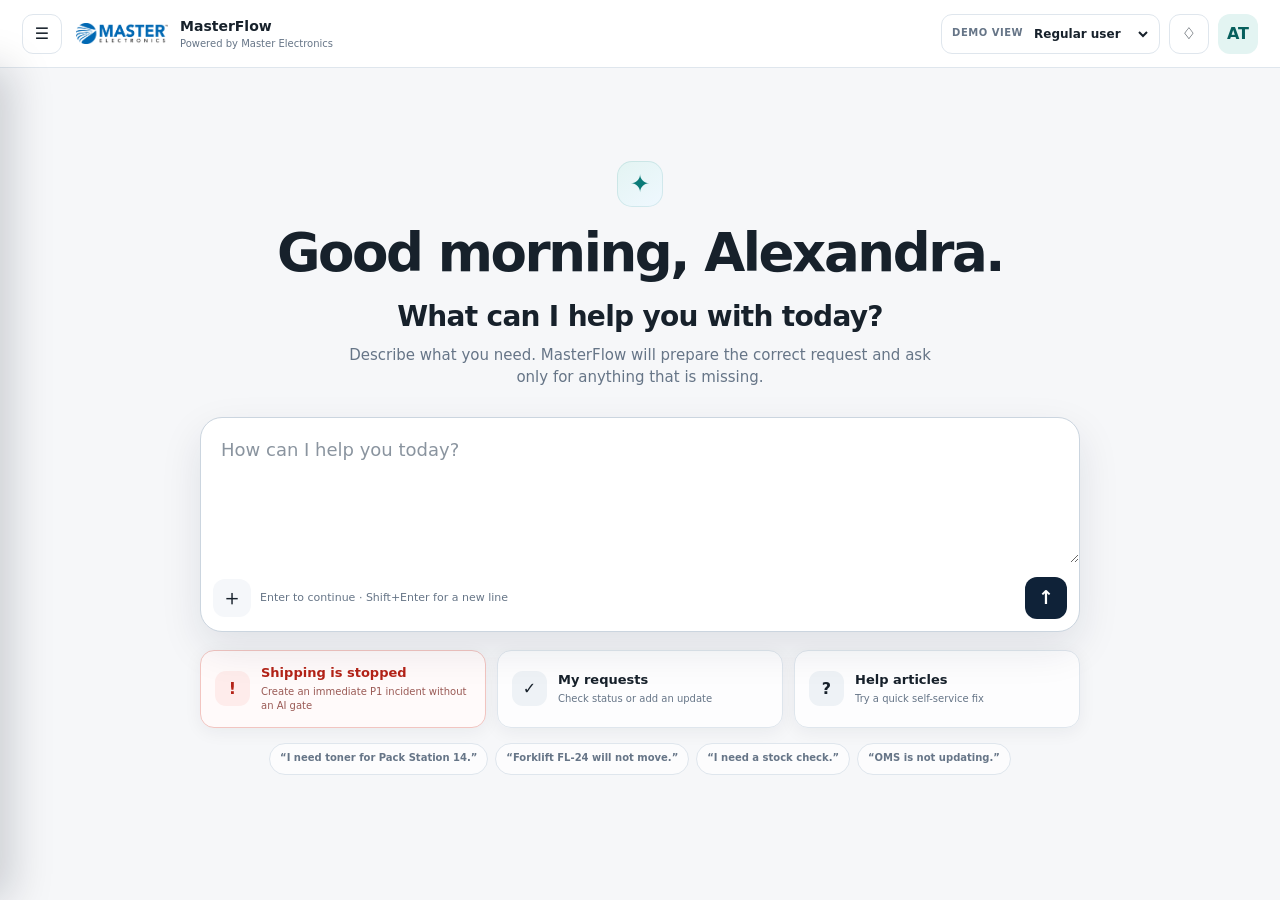
==== index.html @ 6916e642 "upload full project" ====
<!doctype html>
<html lang="en">
<head>
  <meta charset="utf-8">
  <meta name="viewport" content="width=device-width, initial-scale=1">
  <meta name="description" content="MasterFlow prototype: simple AI-assisted internal request intake and operational work routing.">
  <title>MasterFlow - Home</title>
  <link rel="stylesheet" href="assets/css/styles.css">
</head>
<body class="page-home" data-page="home">
  <div class="content-shell">
    <main>
      <section class="home-stage" aria-labelledby="homeTitle">
        <div class="home-symbol" aria-hidden="true">✦</div>
        <h1 id="homeTitle">Good morning, Alexandra.</h1>
<h2 class="home-question">What can I help you with today?</h2>
<p>Describe what you need. MasterFlow will prepare the correct request and ask only for anything that is missing.</p>

        <div class="request-composer" id="requestComposer">
          <textarea id="askInput" rows="3" aria-label="Describe what you need" placeholder="How can I help you today?"></textarea>
          <div class="composer-footer">
            <div class="composer-left">
              <button class="attach-button" id="attachButton" type="button" aria-label="Add an attachment" title="Add an attachment">＋</button>
              <span class="composer-hint">Enter to continue · Shift+Enter for a new line</span>
            </div>
            <div class="composer-right">
              <button class="send-button" id="askButton" type="button" aria-label="Continue to Smart Request" title="Continue">↑</button>
            </div>
          </div>
          <div class="request-suggestions" id="requestSuggestions" aria-live="polite"></div>
        </div>
        <section class="chat-panel" id="chatPanel" aria-live="polite">
          <div class="chat-panel-header">
            <strong>MasterFlow Assistant</strong>
            <span class="chat-status">● Ready</span>
          </div>

          <div class="chat-body" id="chatBody"></div>
        </section>
        <div class="home-shortcuts" aria-label="Quick actions">
          <button class="home-shortcut critical" id="criticalHomeButton" type="button">
            <span class="shortcut-icon">!</span>
            <span><strong>Shipping is stopped</strong><small>Create an immediate P1 incident without an AI gate</small></span>
          </button>
          <a class="home-shortcut" href="my-tickets.html">
            <span class="shortcut-icon">✓</span>
            <span><strong>My requests</strong><small>Check status or add an update</small></span>
          </a>
          <a class="home-shortcut" href="help-articles.html">
            <span class="shortcut-icon">?</span>
            <span><strong>Help articles</strong><small>Try a quick self-service fix</small></span>
          </a>
        </div>

        <div class="prompt-examples" aria-label="Example requests">
          <button type="button" data-example="I need ink for the Zebra printer at Pack Station 14">
            “I need toner for Pack Station 14.”
          </button>
        
          <button type="button" data-example="Forklift FL-24 will not move near Receiving Door 5">
            “Forklift FL-24 will not move.”
          </button>
        
          <button type="button" data-example="Please stock check part 2888-2 for date codes in Phoenix">
            “I need a stock check.”
          </button>
        
          <button type="button" data-example="OMS is not refreshing the order hold status">
            “OMS is not updating.”
          </button>
        </div>
      </section>
    </main>
  </div>

  <script src="assets/js/store.js" defer></script>
  <script src="assets/js/layout.js" defer></script>
  <script src="assets/js/templates.js" defer></script>
  <script src="assets/js/request-engine.js" defer></script>
<script src="assets/js/pages/home.js" defer></script>
</body>
</html>
---- assets/css/styles.css ----
:root {
  --navy: #0f2238;
  --navy-2: #172f4b;
  --ink: #17212b;
  --muted: #667587;
  --muted-2: #8a97a5;
  --line: #dfe6ed;
  --line-strong: #cbd5df;
  --surface: #ffffff;
  --surface-2: #f5f7fa;
  --surface-3: #eef2f6;
  --teal: #0b7b78;
  --teal-dark: #075f5d;
  --teal-soft: #e3f4f2;
  --blue: #2367c9;
  --blue-soft: #eaf2ff;
  --amber: #9a5a00;
  --amber-soft: #fff3db;
  --red: #b42318;
  --red-dark: #8e1c14;
  --red-soft: #feeceb;
  --green: #237a3c;
  --green-soft: #eaf7ed;
  --purple: #6941c6;
  --purple-soft: #f1ecff;
  --shadow-sm: 0 4px 18px rgba(15, 34, 56, 0.06);
  --shadow: 0 16px 42px rgba(15, 34, 56, 0.10);
  --radius-sm: 10px;
  --radius: 16px;
  --radius-lg: 24px;
  --topbar-height: 68px;
  --sidebar-width: 264px;
}

* { box-sizing: border-box; }
html { scroll-behavior: smooth; }
body {
  margin: 0;
  min-height: 100vh;
  background: var(--surface-2);
  color: var(--ink);
  font-family: Inter, ui-sans-serif, system-ui, -apple-system, BlinkMacSystemFont, "Segoe UI", sans-serif;
  line-height: 1.45;
}
button, input, select, textarea { font: inherit; }
button { cursor: pointer; }
a { color: inherit; }
button:focus-visible,
input:focus-visible,
select:focus-visible,
textarea:focus-visible,
a:focus-visible {
  outline: 3px solid rgba(35, 103, 201, 0.28);
  outline-offset: 2px;
}
[hidden] { display: none !important; }

/* Top navigation */
.topbar {
  position: fixed;
  inset: 0 0 auto 0;
  z-index: 60;
  height: var(--topbar-height);
  display: flex;
  align-items: center;
  justify-content: space-between;
  gap: 18px;
  padding: 0 22px;
  background: rgba(255, 255, 255, 0.94);
  border-bottom: 1px solid var(--line);
  backdrop-filter: blur(12px);
}
.topbar-left,
.topbar-right,
.brand-lockup,
.page-context {
  display: flex;
  align-items: center;
}
.topbar-left { gap: 14px; min-width: 0; }
.topbar-right { gap: 9px; }
.menu-button,
.icon-button,
.close-button {
  display: inline-grid;
  place-items: center;
  border: 1px solid var(--line);
  background: var(--surface);
  color: var(--ink);
  border-radius: 11px;
}
.menu-button,
.icon-button { width: 40px; height: 40px; }
.menu-button:hover,
.icon-button:hover { background: var(--surface-2); }
.brand-lockup {
  gap: 12px;
  text-decoration: none;
  min-width: 0;
}
.brand-mark {
  width: 92px;
  height: 44px;
  display: flex;
  align-items: center;
  justify-content: flex-start;
  overflow: visible;
  background: transparent;
  border-radius: 0;
  flex: 0 0 auto;
}

.brand-mark img {
  width: 92px;
  height: 44px;
  object-fit: contain;
  object-position: left center;
  display: block;
}
.brand-copy strong,
.brand-copy small { display: block; }
.brand-copy strong { font-size: 14px; white-space: nowrap; }
.brand-copy small { margin-top: 1px; color: var(--muted); font-size: 10px; }
.page-context { gap: 12px; min-width: 0; }
.page-context::before {
  content: "";
  width: 1px;
  height: 32px;
  background: var(--line);
}
.page-context-text { min-width: 0; }
.page-context h1,
.page-context p { margin: 0; }
.page-context h1 { font-size: 16px; letter-spacing: -0.02em; }
.page-context p {
  max-width: 520px;
  margin-top: 1px;
  overflow: hidden;
  color: var(--muted);
  font-size: 11px;
  text-overflow: ellipsis;
  white-space: nowrap;
}
.role-control {
  display: flex;
  align-items: center;
  gap: 7px;
  min-height: 40px;
  padding: 5px 8px 5px 10px;
  border: 1px solid var(--line);
  border-radius: 11px;
  background: #fff;
}
.role-control span {
  color: var(--muted);
  font-size: 10px;
  font-weight: 800;
  text-transform: uppercase;
  letter-spacing: 0.05em;
}
.role-control select {
  max-width: 165px;
  border: 0;
  outline: 0;
  background: transparent;
  color: var(--ink);
  font-size: 12px;
  font-weight: 800;
}
.avatar {
  width: 40px;
  height: 40px;
  display: grid;
  place-items: center;
  border-radius: 12px;
  background: var(--teal-soft);
  color: var(--teal-dark);
  font-weight: 900;
}

/* Sidebar */
.sidebar {
  position: fixed;
  z-index: 70;
  top: var(--topbar-height);
  bottom: 0;
  left: 0;
  width: var(--sidebar-width);
  display: flex;
  flex-direction: column;
  gap: 18px;
  padding: 18px 14px;
  overflow-y: auto;
  transform: translateX(-102%);
  transition: transform 180ms ease;
  background: linear-gradient(180deg, var(--navy) 0%, #0a1827 100%);
  color: #fff;
  box-shadow: 16px 0 40px rgba(5, 17, 31, 0.18);
}
.sidebar.open { transform: translateX(0); }
.sidebar-scrim {
  position: fixed;
  z-index: 65;
  inset: var(--topbar-height) 0 0 0;
  opacity: 0;
  visibility: hidden;
  transition: opacity 180ms ease, visibility 180ms ease;
  background: rgba(5, 17, 31, 0.42);
}
.sidebar-scrim.open { opacity: 1; visibility: visible; }
.nav-group { display: grid; gap: 5px; }
.nav-label {
  padding: 0 10px 5px;
  color: #8da5bc;
  font-size: 10px;
  font-weight: 850;
  letter-spacing: 0.11em;
  text-transform: uppercase;
}
.nav-link,
.sidebar-action {
  width: 100%;
  min-height: 42px;
  display: flex;
  align-items: center;
  gap: 10px;
  padding: 9px 10px;
  border: 0;
  border-radius: 10px;
  background: transparent;
  color: #cbd6e1;
  text-align: left;
  text-decoration: none;
  font-weight: 720;
}
.nav-link:hover,
.sidebar-action:hover { background: rgba(255, 255, 255, 0.08); color: #fff; }
.nav-link.active { background: rgba(255, 255, 255, 0.14); color: #fff; }
.nav-icon { width: 22px; display: inline-grid; place-items: center; font-size: 16px; }
.nav-badge {
  margin-left: auto;
  min-width: 22px;
  padding: 2px 7px;
  border-radius: 999px;
  background: rgba(255, 255, 255, 0.13);
  color: #fff;
  font-size: 10px;
  font-weight: 900;
  text-align: center;
}
.sidebar-bottom { margin-top: auto; display: grid; gap: 10px; }
.system-status {
  padding: 12px;
  border: 1px solid rgba(255, 255, 255, 0.12);
  border-radius: 12px;
  background: rgba(255, 255, 255, 0.07);
}
.system-status small { color: #b9c7d5; }
.status-row { display: flex; align-items: center; gap: 8px; margin-top: 6px; font-size: 12px; font-weight: 780; }
.status-dot {
  width: 8px;
  height: 8px;
  border-radius: 50%;
  background: #67d98d;
  box-shadow: 0 0 0 4px rgba(103, 217, 141, 0.12);
}
.sidebar-critical {
  border: 1px solid rgba(255, 255, 255, 0.22);
  background: rgba(255, 255, 255, 0.10);
  color: #fff;
}
.sidebar-critical:hover { background: #fff; color: var(--red); }
.reset-demo { color: #b9c7d5; font-size: 12px; }

/* Main layout */
.content-shell {
  min-height: 100vh;
  padding-top: var(--topbar-height);
  transition: margin-left 180ms ease;
}
main {
  width: min(1500px, 100%);
  margin: 0 auto;
  padding: 28px 30px 54px;
}
body.page-home { background: #f6f7f9; }
body.page-home .page-context { display: none; }
body.page-home main {
  width: 100%;
  min-height: calc(100vh - var(--topbar-height));
  display: grid;
  place-items: center;
  padding: 48px 24px 80px;
}

/* Home */
.home-stage {
  width: min(880px, 100%);
  margin: 0 auto;
  text-align: center;
}
.home-symbol {
  width: 46px;
  height: 46px;
  display: grid;
  place-items: center;
  margin: 0 auto 18px;
  border-radius: 15px;
  background: linear-gradient(145deg, var(--teal-soft), #eff8ff);
  color: var(--teal);
  font-size: 24px;
  box-shadow: inset 0 0 0 1px rgba(11, 123, 120, 0.12);
}
.home-stage > h1 {
  margin: 0;
  font-size: clamp(34px, 5vw, 53px);
  line-height: 1.06;
  letter-spacing: -0.045em;
}
.home-stage > p {
  max-width: 610px;
  margin: 12px auto 28px;
  color: var(--muted);
  font-size: 15px;
}
.home-question {
  margin: 18px 0 0;
  color: var(--ink);
  font-size: clamp(21px, 2.4vw, 28px);
  line-height: 1.2;
  letter-spacing: -0.025em;
}
.request-composer {
  overflow: hidden;
  border: 1px solid var(--line-strong);
  border-radius: 22px;
  background: #fff;
  box-shadow: var(--shadow);
  text-align: left;
}
.request-composer textarea {
  width: 100%;
  min-height: 145px;
  padding: 19px 20px 8px;
  resize: vertical;
  border: 0;
  outline: 0;
  background: transparent;
  color: var(--ink);
  font-size: 18px;
}
.request-composer textarea::placeholder { color: #8a949f; }
.composer-footer {
  display: flex;
  align-items: center;
  justify-content: space-between;
  gap: 14px;
  padding: 8px 12px 12px;
}
.composer-left,
.composer-right { display: flex; align-items: center; gap: 9px; }
.composer-hint { color: var(--muted); font-size: 11px; }
.attach-button,
.send-button {
  display: inline-grid;
  place-items: center;
  border: 0;
  border-radius: 12px;
}
.attach-button {
  width: 38px;
  height: 38px;
  background: var(--surface-2);
  color: var(--ink);
  font-size: 22px;
}
.send-button {
  width: 42px;
  height: 42px;
  background: var(--navy);
  color: #fff;
  font-size: 19px;
  font-weight: 900;
}
.send-button:hover { background: var(--navy-2); }
.home-shortcuts {
  display: grid;
  grid-template-columns: repeat(3, minmax(0, 1fr));
  gap: 11px;
  margin-top: 18px;
}
.home-shortcut {
  display: flex;
  align-items: center;
  gap: 11px;
  padding: 13px 14px;
  border: 1px solid var(--line);
  border-radius: 14px;
  background: rgba(255, 255, 255, 0.80);
  color: var(--ink);
  text-align: left;
  text-decoration: none;
  box-shadow: var(--shadow-sm);
}
.home-shortcut:hover { transform: translateY(-1px); border-color: var(--line-strong); background: #fff; }
.home-shortcut.critical { border-color: #f2c5c1; background: #fffafa; color: var(--red); }
.shortcut-icon {
  flex: 0 0 auto;
  width: 35px;
  height: 35px;
  display: grid;
  place-items: center;
  border-radius: 11px;
  background: var(--surface-3);
  font-weight: 900;
}
.home-shortcut.critical .shortcut-icon { background: var(--red-soft); }
.home-shortcut strong,
.home-shortcut small { display: block; }
.home-shortcut strong { font-size: 13px; }
.home-shortcut small { margin-top: 2px; color: var(--muted); font-size: 10px; }
.home-shortcut.critical small { color: #9a5a55; }

/* Chat */
.chat-panel {
  display: none;
  margin-top: 22px;
  overflow: hidden;
  border: 1px solid var(--line);
  border-radius: var(--radius);
  background: #fff;
  box-shadow: var(--shadow-sm);
  text-align: left;
}
.chat-panel.open { display: block; }
.chat-head {
  display: flex;
  align-items: center;
  justify-content: space-between;
  padding: 13px 16px;
  border-bottom: 1px solid var(--line);
  background: #fbfcfd;
}
.chat-head strong { font-size: 13px; }
.chat-status { color: var(--green); font-size: 11px; font-weight: 800; }
.chat-body { display: grid; gap: 11px; padding: 16px; }
.bubble {
  max-width: 92%;
  padding: 12px 14px;
  border-radius: 14px;
  font-size: 13px;
}
.bubble.user { justify-self: end; background: var(--navy); color: #fff; border-bottom-right-radius: 5px; }
.bubble.ai { justify-self: start; background: var(--surface-2); color: var(--ink); border-bottom-left-radius: 5px; }
.bubble.ai strong { display: block; margin-bottom: 4px; }
.ai-summary {
  display: grid;
  grid-template-columns: repeat(4, minmax(0, 1fr));
  gap: 7px;
  margin-top: 10px;
}
.summary-cell {
  padding: 9px;
  border: 1px solid var(--line);
  border-radius: 10px;
  background: #fff;
}
.summary-cell small,
.summary-cell b { display: block; }
.summary-cell small { color: var(--muted); font-size: 9px; text-transform: uppercase; letter-spacing: 0.05em; }
.summary-cell b { margin-top: 3px; font-size: 11px; }
.context-fields {
  display: grid;
  grid-template-columns: repeat(2, minmax(0, 1fr));
  gap: 10px;
  margin-top: 10px;
}
.chat-actions { display: flex; flex-wrap: wrap; gap: 8px; margin-top: 11px; }
.ticket-confirmation {
  padding: 13px;
  border: 1px solid #bfe2c7;
  border-radius: 12px;
  background: var(--green-soft);
  color: #1c6531;
}
.ticket-confirmation a { color: #145b2a; font-weight: 850; }

/* Generic workspace components */
.page-heading {
  display: flex;
  align-items: flex-start;
  justify-content: space-between;
  gap: 18px;
  margin-bottom: 18px;
}
.page-heading h1,
.page-heading p { margin: 0; }
.page-heading h1 { font-size: 29px; letter-spacing: -0.035em; }
.page-heading p { max-width: 760px; margin-top: 5px; color: var(--muted); }
.page-actions { display: flex; flex-wrap: wrap; gap: 8px; }
.grid { display: grid; gap: 18px; }
.grid-2 { grid-template-columns: minmax(0, 1.55fr) minmax(300px, 0.75fr); }
.grid-3 { grid-template-columns: repeat(3, minmax(0, 1fr)); }
.grid-4 { grid-template-columns: repeat(4, minmax(0, 1fr)); }
.mt-12 { margin-top: 12px; }
.mt-18 { margin-top: 18px; }
.mt-24 { margin-top: 24px; }
.card {
  overflow: hidden;
  border: 1px solid var(--line);
  border-radius: var(--radius);
  background: var(--surface);
  box-shadow: var(--shadow-sm);
}
.card-header {
  display: flex;
  align-items: flex-start;
  justify-content: space-between;
  gap: 14px;
  padding: 18px 20px 14px;
}
.card-header h2,
.card-header h3,
.card-header p { margin: 0; }
.card-header h2 { font-size: 18px; letter-spacing: -0.02em; }
.card-header h3 { font-size: 15px; }
.card-header p { margin-top: 4px; color: var(--muted); font-size: 12px; }
.card-body { padding: 0 20px 20px; }
.card-footer { padding: 14px 20px; border-top: 1px solid var(--line); background: #fbfcfd; }
.divider { height: 1px; background: var(--line); }
.kpi-grid { display: grid; grid-template-columns: repeat(4, minmax(0, 1fr)); gap: 14px; }
.kpi {
  padding: 17px;
  border: 1px solid var(--line);
  border-radius: 15px;
  background: #fff;
  box-shadow: 0 3px 14px rgba(15, 34, 56, 0.04);
}
.kpi-label { color: var(--muted); font-size: 11px; font-weight: 780; }
.kpi-value { margin-top: 4px; font-size: 28px; font-weight: 920; letter-spacing: -0.04em; }
.kpi-meta { margin-top: 4px; color: var(--muted); font-size: 11px; }
.kpi-meta.good { color: var(--green); }
.kpi-meta.warn { color: var(--amber); }
.kpi-meta.danger { color: var(--red); }

.toolbar {
  display: flex;
  align-items: center;
  justify-content: space-between;
  flex-wrap: wrap;
  gap: 10px;
  margin-bottom: 14px;
}
.toolbar-left,
.toolbar-right { display: flex; align-items: center; flex-wrap: wrap; gap: 8px; }
.control,
.input,
.select,
.textarea {
  width: 100%;
  border: 1px solid var(--line-strong);
  border-radius: 10px;
  background: #fff;
  color: var(--ink);
}
.control,
.input,
.select { min-height: 40px; padding: 8px 11px; }
.textarea { min-height: 88px; padding: 10px 11px; resize: vertical; }
.search-control { width: min(310px, 100%); }
.field { display: grid; gap: 5px; }
.field label { color: #415163; font-size: 11px; font-weight: 800; }
.field small { color: var(--muted); font-size: 10px; }
.field-row { display: grid; grid-template-columns: repeat(2, minmax(0, 1fr)); gap: 12px; }
.field-row-3 { display: grid; grid-template-columns: repeat(3, minmax(0, 1fr)); gap: 12px; }

.btn {
  display: inline-flex;
  align-items: center;
  justify-content: center;
  gap: 7px;
  min-height: 40px;
  padding: 9px 14px;
  border: 0;
  border-radius: 10px;
  font-weight: 830;
  text-decoration: none;
  transition: transform 100ms ease, background 100ms ease, border-color 100ms ease;
}
.btn:hover { transform: translateY(-1px); }
.btn:disabled { opacity: 0.55; cursor: not-allowed; transform: none; }
.btn-primary { background: var(--teal); color: #fff; }
.btn-primary:hover { background: var(--teal-dark); }
.btn-secondary { border: 1px solid var(--line); background: #fff; color: var(--ink); }
.btn-secondary:hover { border-color: var(--line-strong); background: #fbfcfd; }
.btn-danger { background: var(--red); color: #fff; }
.btn-danger:hover { background: var(--red-dark); }
.btn-soft { background: var(--teal-soft); color: var(--teal-dark); }
.btn-ghost { background: transparent; color: var(--blue); }
.btn-sm { min-height: 34px; padding: 7px 10px; border-radius: 9px; font-size: 12px; }
.link-button {
  padding: 0;
  border: 0;
  background: transparent;
  color: var(--blue);
  font-weight: 850;
  text-align: left;
}
.link-button:hover { text-decoration: underline; }

.badge {
  display: inline-flex;
  align-items: center;
  gap: 5px;
  padding: 5px 8px;
  border-radius: 999px;
  font-size: 10px;
  font-weight: 900;
  white-space: nowrap;
}
.badge-blue { background: var(--blue-soft); color: #174f9e; }
.badge-teal { background: var(--teal-soft); color: var(--teal-dark); }
.badge-amber { background: var(--amber-soft); color: var(--amber); }
.badge-red { background: var(--red-soft); color: var(--red); }
.badge-green { background: var(--green-soft); color: var(--green); }
.badge-gray { background: #edf1f5; color: #526171; }
.badge-purple { background: var(--purple-soft); color: var(--purple); }

.table-wrap { overflow-x: auto; }
table { width: 100%; border-collapse: collapse; font-size: 12px; }
th {
  padding: 11px 14px;
  border-bottom: 1px solid var(--line);
  color: var(--muted);
  font-size: 10px;
  font-weight: 850;
  letter-spacing: 0.05em;
  text-align: left;
  text-transform: uppercase;
  white-space: nowrap;
}
td { padding: 13px 14px; border-bottom: 1px solid var(--line); vertical-align: middle; }
tbody tr:hover { background: #fafbfd; }
tbody tr:last-child td { border-bottom: 0; }
.subtext { display: block; margin-top: 2px; color: var(--muted); font-size: 10px; }
.empty-state { padding: 34px 20px; color: var(--muted); text-align: center; }
.person { display: flex; align-items: center; gap: 8px; }
.mini-avatar {
  width: 28px;
  height: 28px;
  display: grid;
  place-items: center;
  border-radius: 9px;
  background: var(--blue-soft);
  color: #1754a2;
  font-size: 10px;
  font-weight: 900;
}
.money { color: var(--green); font-weight: 900; }
.muted { color: var(--muted); }
.small { font-size: 11px; }

.notice {
  display: flex;
  align-items: flex-start;
  gap: 10px;
  padding: 13px 14px;
  border-radius: 13px;
}
.notice strong { display: block; font-size: 12px; }
.notice p { margin: 3px 0 0; font-size: 11px; }
.notice-info { background: var(--blue-soft); color: #164985; }
.notice-warning { background: var(--amber-soft); color: #724300; }
.notice-danger { background: var(--red-soft); color: #8f1d15; }
.notice-success { background: var(--green-soft); color: #1c6531; }

.list { display: grid; }
.list-row {
  display: grid;
  grid-template-columns: minmax(0, 1fr) auto;
  gap: 14px;
  align-items: center;
  padding: 13px 0;
  border-top: 1px solid var(--line);
}
.list-row:first-child { border-top: 0; }
.list-title { font-size: 13px; font-weight: 820; }
.list-meta { display: flex; flex-wrap: wrap; gap: 8px; margin-top: 3px; color: var(--muted); font-size: 10px; }

.queue-grid { display: grid; grid-template-columns: repeat(4, minmax(0, 1fr)); gap: 12px; }
.queue-card {
  padding: 14px;
  border: 1px solid var(--line);
  border-radius: 14px;
  background: #fff;
}
.queue-card h3 { margin: 0; font-size: 13px; }
.queue-card .queue-number { margin-top: 8px; font-size: 26px; font-weight: 900; }
.queue-card .queue-meta { margin-top: 3px; color: var(--muted); font-size: 10px; }
.queue-card.at-risk { border-color: #f1cf9e; background: #fffcf7; }
.queue-card.critical { border-color: #f2c5c1; background: #fffafa; }

.article-grid { display: grid; grid-template-columns: repeat(3, minmax(0, 1fr)); gap: 14px; }
.article-card {
  display: grid;
  gap: 10px;
  padding: 18px;
  border: 1px solid var(--line);
  border-radius: var(--radius);
  background: #fff;
  box-shadow: var(--shadow-sm);
}
.article-card h2,
.article-card p { margin: 0; }
.article-card h2 { font-size: 16px; }
.article-card p { color: var(--muted); font-size: 12px; }
.article-tags { display: flex; flex-wrap: wrap; gap: 6px; }

.progress { height: 8px; overflow: hidden; border-radius: 999px; background: #e7ecf1; }
.progress > span { display: block; height: 100%; border-radius: inherit; background: var(--teal); }
.progress-label { display: flex; justify-content: space-between; gap: 8px; margin-top: 5px; color: var(--muted); font-size: 10px; }
.metric-list { display: grid; gap: 12px; }
.metric-row { display: flex; align-items: center; justify-content: space-between; gap: 14px; font-size: 12px; }
.chart-bars { display: grid; gap: 10px; }
.chart-row {
  display: grid;
  grid-template-columns: 150px minmax(0, 1fr) 70px;
  gap: 10px;
  align-items: center;
  font-size: 11px;
}
.chart-track { height: 18px; overflow: hidden; border-radius: 5px; background: var(--surface-3); }
.chart-fill { height: 100%; border-radius: inherit; background: linear-gradient(90deg, var(--teal), #2e9f9b); }

.policy-card { position: sticky; top: calc(var(--topbar-height) + 20px); align-self: start; }
.policy-row { padding: 12px 0; border-bottom: 1px solid var(--line); }
.policy-row:last-child { border-bottom: 0; }
.policy-row label { display: flex; justify-content: space-between; gap: 12px; font-size: 12px; font-weight: 800; }
.policy-row input[type="range"] { width: 100%; margin-top: 9px; accent-color: var(--teal); }
.guardrail-list { display: grid; gap: 8px; }
.guardrail {
  display: flex;
  align-items: flex-start;
  gap: 8px;
  padding: 9px 10px;
  border-radius: 10px;
  background: var(--surface-2);
  font-size: 11px;
}
.guardrail.pass { background: var(--green-soft); color: #1c6531; }
.guardrail.fail { background: var(--red-soft); color: #8f1d15; }
.detail-grid { display: grid; grid-template-columns: repeat(3, minmax(0, 1fr)); gap: 10px; }
.detail-cell { padding: 11px; border: 1px solid var(--line); border-radius: 11px; background: #fff; }
.detail-cell small,
.detail-cell strong { display: block; }
.detail-cell small { color: var(--muted); font-size: 9px; text-transform: uppercase; letter-spacing: 0.04em; }
.detail-cell strong { margin-top: 4px; font-size: 12px; }

.tabs { display: flex; flex-wrap: wrap; gap: 6px; }
.tab-button {
  min-height: 36px;
  padding: 7px 11px;
  border: 1px solid var(--line);
  border-radius: 9px;
  background: #fff;
  color: var(--muted);
  font-size: 11px;
  font-weight: 830;
}
.tab-button.active { border-color: var(--teal); background: var(--teal-soft); color: var(--teal-dark); }

/* Dialogs */
dialog {
  width: min(760px, calc(100vw - 28px));
  max-height: calc(100vh - 36px);
  padding: 0;
  overflow: auto;
  border: 0;
  border-radius: 18px;
  background: #fff;
  color: var(--ink);
  box-shadow: 0 28px 90px rgba(5, 17, 31, 0.32);
}
dialog::backdrop { background: rgba(5, 17, 31, 0.52); backdrop-filter: blur(2px); }
.dialog-header,
.dialog-footer {
  display: flex;
  align-items: flex-start;
  justify-content: space-between;
  gap: 14px;
  padding: 18px 20px;
}
.dialog-header { border-bottom: 1px solid var(--line); }
.dialog-footer { align-items: center; justify-content: flex-end; flex-wrap: wrap; border-top: 1px solid var(--line); background: #fbfcfd; }
.dialog-header h2,
.dialog-header p { margin: 0; }
.dialog-header h2 { font-size: 19px; letter-spacing: -0.02em; }
.dialog-header p { margin-top: 3px; color: var(--muted); font-size: 11px; }
.dialog-body { padding: 18px 20px; }
.close-button { width: 36px; height: 36px; flex: 0 0 auto; font-size: 20px; }
.dialog-section + .dialog-section { margin-top: 16px; }
.dialog-section h3 { margin: 0 0 9px; font-size: 13px; }

/* Toast */
.toast-region {
  position: fixed;
  z-index: 100;
  right: 18px;
  bottom: 18px;
  width: min(390px, calc(100vw - 36px));
  display: grid;
  gap: 8px;
}
.toast {
  padding: 13px 14px;
  border: 1px solid rgba(255, 255, 255, 0.12);
  border-radius: 12px;
  background: #14283f;
  color: #fff;
  box-shadow: var(--shadow);
  font-size: 12px;
  animation: toast-in 160ms ease;
}
@keyframes toast-in { from { opacity: 0; transform: translateY(8px); } to { opacity: 1; transform: none; } }

/* Admin */
.rule-card {
  padding: 14px;
  border: 1px solid var(--line);
  border-radius: 13px;
  background: #fff;
}
.rule-card + .rule-card { margin-top: 10px; }
.rule-card h3,
.rule-card p { margin: 0; }
.rule-card h3 { font-size: 13px; }
.rule-card p { margin-top: 4px; color: var(--muted); font-size: 11px; }
.rule-card .rule-footer { display: flex; align-items: center; justify-content: space-between; gap: 10px; margin-top: 10px; }

/* Responsive behavior */
@media (min-width: 1100px) {
  body.workspace-page .sidebar { transform: translateX(0); box-shadow: none; }
  body.workspace-page .sidebar-scrim { display: none; }
  body.workspace-page .content-shell { margin-left: var(--sidebar-width); }
  body.workspace-page .topbar { padding-left: 16px; }
  body.workspace-page .menu-button { visibility: hidden; }
}

@media (max-width: 1100px) {
  .grid-2 { grid-template-columns: 1fr; }
  .policy-card { position: static; }
  .grid-4,
  .kpi-grid,
  .queue-grid { grid-template-columns: repeat(2, minmax(0, 1fr)); }
  .article-grid { grid-template-columns: repeat(2, minmax(0, 1fr)); }
}

@media (max-width: 760px) {
  :root { --topbar-height: 62px; }
  .topbar { padding: 0 12px; gap: 8px; }
  .brand-copy small,
  .page-context,
  .role-control span,
  .topbar .icon-button { display: none; }
  .role-control { padding-left: 6px; }
  .role-control select { max-width: 122px; }
  .avatar { width: 36px; height: 36px; border-radius: 10px; font-size: 12px; }
  .menu-button { width: 38px; height: 38px; }
  main { padding: 21px 15px 42px; }
  body.page-home main { padding: 36px 15px 58px; }
  .home-stage > h1 { font-size: 34px; }
  .home-stage > p { margin-bottom: 21px; font-size: 14px; }
  .request-composer textarea { min-height: 104px; padding: 15px 14px 7px; font-size: 16px; }
  .composer-hint { display: none; }
  .home-shortcuts { grid-template-columns: 1fr; }
  .home-shortcut { padding: 12px 13px; }
  .ai-summary,
  .context-fields,
  .field-row,
  .field-row-3,
  .detail-grid { grid-template-columns: 1fr; }
  .grid-3,
  .grid-4,
  .kpi-grid,
  .queue-grid,
  .article-grid { grid-template-columns: 1fr; }
  .page-heading { display: grid; }
  .page-heading h1 { font-size: 25px; }
  .toolbar-left,
  .toolbar-right { width: 100%; }
  .search-control { width: 100%; }
  .chart-row { grid-template-columns: 100px minmax(0, 1fr) 55px; }
  .dialog-footer .btn { flex: 1 1 100%; }
}

@media (prefers-reduced-motion: reduce) {
  *, *::before, *::after { scroll-behavior: auto !important; transition: none !important; animation: none !important; }
}

/* MasterFlow Smart Request additions */
.page { width: 100%; }
.page.narrow { width: min(880px, 100%); margin: 0 auto; }
.eyebrow {
  margin-bottom: 5px;
  color: var(--teal-dark);
  font-size: 10px;
  font-weight: 900;
  letter-spacing: 0.11em;
  text-transform: uppercase;
}
.actions { display: flex; align-items: center; flex-wrap: wrap; gap: 9px; }
.actions.between { justify-content: space-between; }
.required-star { margin-right: 3px; color: var(--red); }

.request-composer { position: relative; overflow: visible; }
.request-composer:focus-within { border-color: rgba(11, 123, 120, 0.55); box-shadow: 0 18px 48px rgba(15, 34, 56, 0.13), 0 0 0 4px rgba(11, 123, 120, 0.08); }
.request-composer textarea { border-radius: 22px 22px 0 0; }
.request-suggestions {
  position: absolute;
  z-index: 45;
  top: calc(100% + 8px);
  left: 0;
  right: 0;
  display: none;
  overflow: hidden;
  border: 1px solid var(--line);
  border-radius: 15px;
  background: #fff;
  box-shadow: var(--shadow);
  text-align: left;
}
.request-suggestions.open { display: block; }
.suggestion-label {
  padding: 10px 13px 7px;
  color: var(--muted);
  font-size: 9px;
  font-weight: 900;
  letter-spacing: 0.08em;
  text-transform: uppercase;
}
.suggestion-item {
  width: 100%;
  display: grid;
  grid-template-columns: minmax(0, 1fr) auto;
  gap: 7px 16px;
  padding: 11px 13px;
  border: 0;
  border-top: 1px solid var(--line);
  background: #fff;
  color: var(--ink);
  text-align: left;
}
.suggestion-item:hover { background: var(--surface-2); }
.suggestion-item strong { font-size: 12px; }
.suggestion-item small { color: var(--muted); font-size: 10px; }
.suggestion-item span { grid-column: 1 / -1; color: var(--muted); font-size: 10px; }
.prompt-examples { display: flex; justify-content: center; flex-wrap: wrap; gap: 7px; margin-top: 15px; }
.prompt-examples button {
  min-height: 32px;
  padding: 6px 10px;
  border: 1px solid var(--line);
  border-radius: 999px;
  background: rgba(255, 255, 255, 0.68);
  color: var(--muted);
  font-size: 10px;
  font-weight: 780;
}
.prompt-examples button:hover { border-color: var(--teal); background: var(--teal-soft); color: var(--teal-dark); }

.progress-steps {
  width: min(560px, 100%);
  display: flex;
  align-items: center;
  justify-content: center;
  margin: 0 auto 24px;
}
.progress-step { display: flex; align-items: center; gap: 7px; color: var(--muted); font-size: 10px; font-weight: 850; white-space: nowrap; }
.progress-step.active { color: var(--teal-dark); }
.progress-step.complete { color: var(--green); }
.progress-number {
  width: 28px;
  height: 28px;
  display: grid;
  place-items: center;
  border: 1px solid var(--line-strong);
  border-radius: 50%;
  background: #fff;
  color: var(--muted);
  font-size: 10px;
  font-weight: 900;
}
.progress-step.active .progress-number { border-color: var(--teal); background: var(--teal-soft); color: var(--teal-dark); }
.progress-step.complete .progress-number { border-color: #b9dfc3; background: var(--green-soft); color: var(--green); }
.progress-line { width: 68px; height: 2px; margin: 0 9px; background: var(--line-strong); }
.progress-line.complete { background: #8bc79a; }

.builder-grid { display: grid; grid-template-columns: minmax(0, 1.6fr) minmax(320px, 0.8fr); gap: 18px; align-items: start; }
.interpretation-column { position: sticky; top: calc(var(--topbar-height) + 20px); }
.request-source { margin-bottom: 17px; padding: 13px 14px; border-left: 4px solid var(--teal); border-radius: 10px; background: var(--surface-2); }
.request-source strong { color: var(--muted); font-size: 9px; letter-spacing: 0.08em; text-transform: uppercase; }
.request-source p { margin: 5px 0 0; font-size: 13px; }
.dynamic-fields { display: grid; grid-template-columns: repeat(2, minmax(0, 1fr)); gap: 13px; }
.dynamic-fields .span-2 { grid-column: span 2; }
.prefill-note { color: var(--green) !important; font-weight: 760; }
.recommended-note { color: var(--blue) !important; font-weight: 760; }
.ai-summary-field .ai-summary-input { display: none; }
.ai-summary-field.editing .ai-summary-view,
.ai-summary-field.editing .ai-summary-edit { display: none; }
.ai-summary-field.editing .ai-summary-input { display: block; }
.ai-summary-view { padding: 10px 12px; border: 1px dashed var(--line); border-radius: var(--radius-sm); background: var(--surface-2); font-size: 13px; color: var(--ink); }
.ai-summary-tag { display: inline-block; margin-left: 6px; font-weight: 400; color: var(--muted); font-size: 9px; text-transform: uppercase; letter-spacing: 0.05em; }
.ai-summary-edit { margin-top: 6px; font-size: 11px; }
.attachment-drop {
  min-height: 106px;
  display: grid;
  place-items: center;
  align-content: center;
  gap: 4px;
  padding: 16px;
  border: 1px dashed var(--line-strong);
  border-radius: 12px;
  background: #fbfcfd;
  color: var(--ink) !important;
  text-align: center;
  cursor: pointer;
}
.attachment-drop:hover { border-color: var(--teal); background: var(--teal-soft); }
.attachment-drop input { position: absolute; width: 1px; height: 1px; overflow: hidden; opacity: 0; }
.attachment-drop small { display: block; }
.ai-heading { align-items: center; }
.confidence-ring {
  --confidence: 0%;
  position: relative;
  width: 62px;
  height: 62px;
  flex: 0 0 62px;
  display: grid;
  place-items: center;
  border-radius: 50%;
  background: conic-gradient(var(--teal) var(--confidence), #e7ecef 0);
}
.confidence-ring::before { content: ""; position: absolute; inset: 6px; border-radius: 50%; background: #fff; }
.confidence-ring::after { content: attr(data-value); position: relative; color: var(--teal-dark); font-size: 12px; font-weight: 920; }
.confidence-ring.low { background: conic-gradient(var(--amber) var(--confidence), #eee8dd 0); }
.confidence-ring.low::after { color: var(--amber); }
.confidence-ring.matched::after { font-size: 22px; }
.routing-summary { margin: 10px 0 0; font-size: 12px; color: var(--ink); line-height: 1.5; }
.routing-details { margin-top: 18px; }
.routing-details summary { cursor: pointer; font-size: 11px; font-weight: 700; color: var(--muted); list-style: none; }
.routing-details summary::-webkit-details-marker { display: none; }
.routing-details summary::before { content: "▸ "; }
.routing-details[open] summary::before { content: "▾ "; }
.meta-list { display: grid; }
.meta-row { display: flex; align-items: flex-start; justify-content: space-between; gap: 13px; padding: 10px 0; border-top: 1px solid var(--line); font-size: 11px; }
.meta-row:first-child { border-top: 0; }
.meta-row span { color: var(--muted); }
.meta-row strong { max-width: 58%; text-align: right; }
.article-card.compact { padding: 0; border: 0; border-radius: 0; box-shadow: none; }
.request-picker { display: grid; gap: 8px; }
.request-choice {
  display: grid;
  gap: 3px;
  padding: 13px;
  border: 1px solid var(--line);
  border-radius: 12px;
  background: #fff;
  color: var(--ink);
  text-align: left;
}
.request-choice:hover { border-color: var(--teal); background: var(--teal-soft); }
.request-choice strong { font-size: 13px; }
.request-choice small,
.request-choice span { color: var(--muted); font-size: 10px; }

.confirmation-hero { padding: 34px 25px; text-align: center; }
.confirmation-hero h1 { margin: 5px 0 7px; font-size: clamp(28px, 5vw, 42px); letter-spacing: -0.04em; }
.confirmation-hero p { max-width: 610px; margin: 0 auto; color: var(--muted); }
.confirmation-check {
  width: 64px;
  height: 64px;
  display: grid;
  place-items: center;
  margin: 0 auto 15px;
  border-radius: 20px;
  background: var(--green-soft);
  color: var(--green);
  font-size: 31px;
  font-weight: 900;
}
.confirmation-number { margin-top: 18px; color: var(--navy); font-size: 21px; font-weight: 920; letter-spacing: 0.02em; }
.confirmation-grid { display: grid; grid-template-columns: repeat(3, minmax(0, 1fr)); gap: 10px; }
.confirmation-actions { display: flex; justify-content: flex-end; flex-wrap: wrap; gap: 9px; }

.template-manager { display: grid; grid-template-columns: minmax(260px, 0.65fr) minmax(0, 1.7fr); gap: 18px; align-items: start; }
.template-list-card { position: sticky; top: calc(var(--topbar-height) + 20px); max-height: calc(100vh - var(--topbar-height) - 40px); }
.template-list-card .card-body { overflow-y: auto; max-height: calc(100vh - var(--topbar-height) - 155px); }
.template-list { display: grid; gap: 7px; }
.template-list-item {
  display: grid;
  gap: 3px;
  padding: 11px 12px;
  border: 1px solid var(--line);
  border-radius: 11px;
  background: #fff;
  color: var(--ink);
  text-align: left;
}
.template-list-item:hover { border-color: var(--line-strong); background: var(--surface-2); }
.template-list-item.active { border-color: var(--teal); background: var(--teal-soft); box-shadow: inset 3px 0 0 var(--teal); }
.template-list-item strong { font-size: 12px; }
.template-list-item small,
.template-list-item span { color: var(--muted); font-size: 9px; }
.template-fields-header { display: flex; align-items: flex-start; justify-content: space-between; gap: 14px; }
.template-fields-header h3,
.template-fields-header p { margin: 0; }
.template-fields-header h3 { font-size: 15px; }
.template-fields-header p { margin-top: 3px; color: var(--muted); font-size: 11px; }
.template-fields { display: grid; gap: 10px; margin-top: 10px; }
.template-field-row { padding: 12px; border: 1px solid var(--line); border-radius: 12px; background: #fbfcfd; }
.template-field-main { display: grid; grid-template-columns: minmax(180px, 1.2fr) minmax(130px, 0.6fr) minmax(180px, 1fr); gap: 10px; }
.template-field-controls { display: flex; align-items: center; flex-wrap: wrap; gap: 14px; margin-top: 9px; }
.check-control { display: inline-flex; align-items: center; gap: 6px; color: var(--muted); font-size: 10px; font-weight: 800; }
.check-control input { accent-color: var(--teal); }

.summary-hero { padding: 24px; border-radius: var(--radius-lg); background: linear-gradient(135deg, var(--navy), #184c62); color: #fff; box-shadow: var(--shadow); }
.summary-hero h1 { max-width: 900px; margin: 5px 0 8px; font-size: clamp(31px, 5vw, 49px); line-height: 1.05; letter-spacing: -0.045em; }
.summary-hero p { max-width: 830px; margin: 0; color: #cbd9e4; }
.summary-hero .eyebrow { color: #9fe1dc; }
.summary-flow { display: grid; grid-template-columns: repeat(5, minmax(0, 1fr)); gap: 8px; }
.summary-step { position: relative; padding: 15px; border: 1px solid var(--line); border-radius: 13px; background: #fff; }
.summary-step::after { content: "→"; position: absolute; top: 50%; right: -11px; z-index: 2; color: var(--muted); font-weight: 900; transform: translateY(-50%); }
.summary-step:last-child::after { display: none; }
.summary-step strong { display: block; font-size: 12px; }
.summary-step span { display: block; margin-top: 4px; color: var(--muted); font-size: 10px; }
.decision-list { display: grid; gap: 8px; margin: 0; padding: 0; list-style: none; }
.decision-list li { display: flex; align-items: flex-start; gap: 9px; padding: 10px 11px; border-radius: 10px; background: var(--surface-2); font-size: 11px; }
.decision-list li::before { content: "✓"; color: var(--green); font-weight: 900; }
.code-note { padding: 14px; overflow-x: auto; border-radius: 12px; background: #101b29; color: #dce6ee; font-family: ui-monospace, SFMono-Regular, Menlo, Consolas, monospace; font-size: 11px; white-space: pre-wrap; }

@media (max-width: 1100px) {
  .builder-grid,
  .template-manager { grid-template-columns: 1fr; }
  .interpretation-column,
  .template-list-card { position: static; max-height: none; }
  .template-list-card .card-body { max-height: none; }
  .summary-flow { grid-template-columns: 1fr 1fr; }
  .summary-step::after { display: none; }
}

@media (max-width: 760px) {
  .prompt-examples { display: none; }
  .progress-step span:last-child { display: none; }
  .progress-line { width: 42px; }
  .dynamic-fields,
  .confirmation-grid,
  .template-field-main,
  .summary-flow { grid-template-columns: 1fr; }
  .dynamic-fields .span-2 { grid-column: auto; }
  .actions.between,
  .confirmation-actions { align-items: stretch; flex-direction: column; }
  .actions.between .btn,
  .confirmation-actions .btn { width: 100%; }
  .meta-row { display: grid; }
  .meta-row strong { max-width: none; text-align: left; }
}
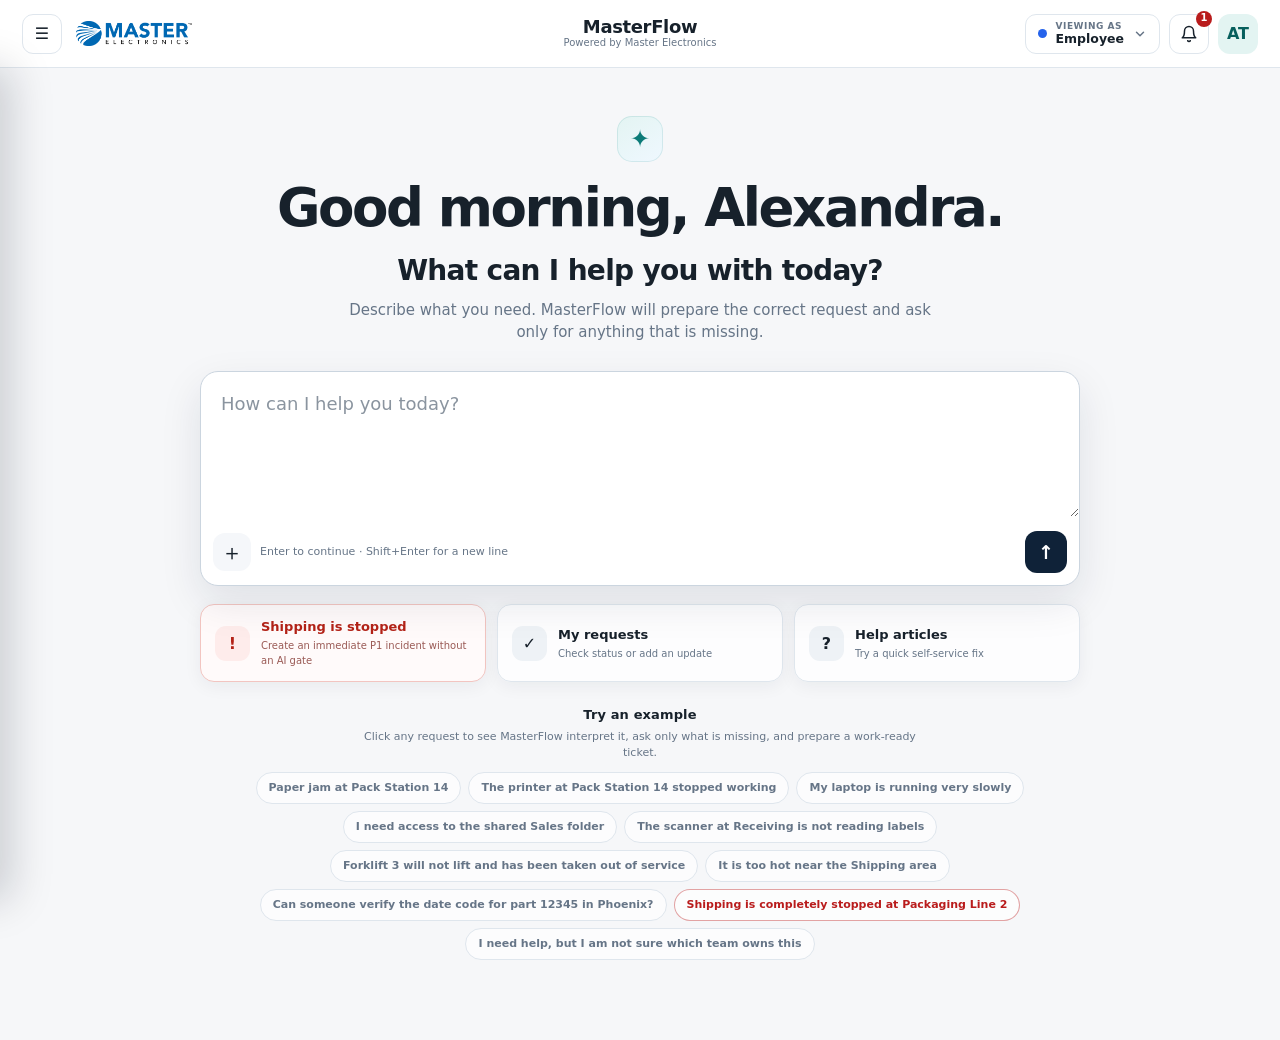
==== commit 494b0243: "Phase 4 completion checkpoint before Phase 5 correction pass Checkpoint commit capturing completed P" ====
--- a/index.html
+++ b/index.html
@@ -13,30 +13,93 @@
       <section class="home-stage" aria-labelledby="homeTitle">
         <div class="home-symbol" aria-hidden="true">✦</div>
         <h1 id="homeTitle">Good morning, Alexandra.</h1>
-<h2 class="home-question">What can I help you with today?</h2>
-<p>Describe what you need. MasterFlow will prepare the correct request and ask only for anything that is missing.</p>
+        <h2 class="home-question">What can I help you with today?</h2>
+        <p>Describe what you need. MasterFlow will prepare the correct request and ask only for anything that is missing.</p>
 
-        <div class="request-composer" id="requestComposer">
-          <textarea id="askInput" rows="3" aria-label="Describe what you need" placeholder="How can I help you today?"></textarea>
-          <div class="composer-footer">
-            <div class="composer-left">
-              <button class="attach-button" id="attachButton" type="button" aria-label="Add an attachment" title="Add an attachment">＋</button>
-              <span class="composer-hint">Enter to continue · Shift+Enter for a new line</span>
+        <div class="request-canvas" id="requestCanvas">
+          <section class="chat-panel" id="chatPanel" aria-live="polite" aria-label="MasterFlow conversation">
+            <div class="chat-panel-header">
+              <div>
+                <strong>MasterFlow Assistant</strong>
+                <small>Building your request as you answer</small>
+              </div>
+              <div class="chat-panel-header-right">
+                <span class="chat-status">● Ready</span>
+                <div class="chat-exit-actions">
+                  <button type="button" class="chat-exit" data-solved>I solved it</button>
+                  <button type="button" class="chat-exit chat-exit-cancel" data-cancel-request>Cancel</button>
+                </div>
+              </div>
             </div>
-            <div class="composer-right">
-              <button class="send-button" id="askButton" type="button" aria-label="Continue to Smart Request" title="Continue">↑</button>
+
+            <div class="request-canvas-grid">
+              <div class="conversation-pane">
+                <div class="chat-body" id="chatBody"></div>
+              </div>
+
+              <aside class="understanding-panel" id="understandingPanel" aria-label="Live request understanding">
+                <div class="understanding-header">
+                  <div>
+                    <strong>Live Understanding</strong>
+                    <small>Updates as MasterFlow learns more</small>
+                  </div>
+                  <span class="understanding-percent" id="understandingPercent">0%</span>
+                </div>
+
+                <div class="understanding-progress" role="progressbar" aria-label="Required information collected" aria-valuemin="0" aria-valuemax="100" aria-valuenow="0">
+                  <span id="understandingProgress"></span>
+                </div>
+
+                <dl class="understanding-list">
+                  <div>
+                    <dt>Request</dt>
+                    <dd id="understandingRequest">Not determined yet</dd>
+                  </div>
+                  <div>
+                    <dt>Route</dt>
+                    <dd id="understandingRoute">Pending</dd>
+                  </div>
+                  <div>
+                    <dt>Priority</dt>
+                    <dd id="understandingPriority">Pending</dd>
+                  </div>
+                  <div>
+                    <dt>Confidence</dt>
+                    <dd id="understandingConfidence">0%</dd>
+                  </div>
+                  <div>
+                    <dt>Required details</dt>
+                    <dd id="understandingCollected">0 of 0</dd>
+                  </div>
+                  <div>
+                    <dt>Next needed</dt>
+                    <dd id="understandingNeeded">Describe your request</dd>
+                  </div>
+                </dl>
+
+                <div class="understanding-impact">
+                  <small>Likely business impact</small>
+                  <p id="understandingImpact">MasterFlow will summarize the impact here.</p>
+                </div>
+              </aside>
             </div>
+          </section>
+
+          <div class="request-composer" id="requestComposer">
+            <textarea id="askInput" rows="3" aria-label="Describe what you need" placeholder="How can I help you today?"></textarea>
+            <div class="composer-footer">
+              <div class="composer-left">
+                <button class="attach-button" id="attachButton" type="button" aria-label="Add an attachment" title="Add an attachment">＋</button>
+                <span class="composer-hint">Enter to continue · Shift+Enter for a new line</span>
+              </div>
+              <div class="composer-right">
+                <button class="send-button" id="askButton" type="button" aria-label="Continue to Smart Request" title="Continue">↑</button>
+              </div>
+            </div>
+            <div class="request-suggestions" id="requestSuggestions" aria-live="polite"></div>
           </div>
-          <div class="request-suggestions" id="requestSuggestions" aria-live="polite"></div>
         </div>
-        <section class="chat-panel" id="chatPanel" aria-live="polite">
-          <div class="chat-panel-header">
-            <strong>MasterFlow Assistant</strong>
-            <span class="chat-status">● Ready</span>
-          </div>
 
-          <div class="chat-body" id="chatBody"></div>
-        </section>
         <div class="home-shortcuts" aria-label="Quick actions">
           <button class="home-shortcut critical" id="criticalHomeButton" type="button">
             <span class="shortcut-icon">!</span>
@@ -52,31 +115,33 @@
           </a>
         </div>
 
-        <div class="prompt-examples" aria-label="Example requests">
-          <button type="button" data-example="I need ink for the Zebra printer at Pack Station 14">
-            “I need toner for Pack Station 14.”
-          </button>
-        
-          <button type="button" data-example="Forklift FL-24 will not move near Receiving Door 5">
-            “Forklift FL-24 will not move.”
-          </button>
-        
-          <button type="button" data-example="Please stock check part 2888-2 for date codes in Phoenix">
-            “I need a stock check.”
-          </button>
-        
-          <button type="button" data-example="OMS is not refreshing the order hold status">
-            “OMS is not updating.”
-          </button>
+        <div class="prompt-examples-block" aria-labelledby="tryExampleLabel">
+          <div class="prompt-examples-head">
+            <strong id="tryExampleLabel">Try an example</strong>
+            <small>Click any request to see MasterFlow interpret it, ask only what is missing, and prepare a work-ready ticket.</small>
+          </div>
+          <div class="prompt-examples" aria-label="Example requests">
+            <button type="button" data-example="Paper jam at Pack Station 14">Paper jam at Pack Station 14</button>
+            <button type="button" data-example="The printer at Pack Station 14 stopped working">The printer at Pack Station 14 stopped working</button>
+            <button type="button" data-example="My laptop is running very slowly">My laptop is running very slowly</button>
+            <button type="button" data-example="I need access to the shared Sales folder">I need access to the shared Sales folder</button>
+            <button type="button" data-example="The scanner at Receiving is not reading labels">The scanner at Receiving is not reading labels</button>
+            <button type="button" data-example="Forklift 3 will not lift and has been taken out of service">Forklift 3 will not lift and has been taken out of service</button>
+            <button type="button" data-example="It is too hot near the Shipping area">It is too hot near the Shipping area</button>
+            <button type="button" data-example="Can someone verify the date code for part 12345 in Phoenix?">Can someone verify the date code for part 12345 in Phoenix?</button>
+            <button type="button" data-example="Shipping is completely stopped at Packaging Line 2" class="prompt-example-critical">Shipping is completely stopped at Packaging Line 2</button>
+            <button type="button" data-example="I need help, but I am not sure which team owns this">I need help, but I am not sure which team owns this</button>
+          </div>
         </div>
       </section>
     </main>
   </div>
 
-  <script src="assets/js/store.js" defer></script>
-  <script src="assets/js/layout.js" defer></script>
-  <script src="assets/js/templates.js" defer></script>
-  <script src="assets/js/request-engine.js" defer></script>
-<script src="assets/js/pages/home.js" defer></script>
+  <script src="assets/js/store.js?v=rc2" defer></script>
+  <script src="assets/js/layout.js?v=rc2" defer></script>
+  <script src="assets/js/templates.js?v=rc2" defer></script>
+  <script src="assets/js/request-engine.js?v=rc2" defer></script>
+  <script src="assets/js/request-engine-v2.js?v=rc2" defer></script>
+  <script src="assets/js/pages/home.js?v=rc2" defer></script>
 </body>
 </html>
--- a/assets/css/styles.css
+++ b/assets/css/styles.css
@@ -61,10 +61,10 @@
   inset: 0 0 auto 0;
   z-index: 60;
   height: var(--topbar-height);
-  display: flex;
+  display: grid;
+  grid-template-columns: 1fr auto 1fr;
   align-items: center;
-  justify-content: space-between;
-  gap: 18px;
+  gap: 16px;
   padding: 0 22px;
   background: rgba(255, 255, 255, 0.94);
   border-bottom: 1px solid var(--line);
@@ -72,13 +72,24 @@
 }
 .topbar-left,
 .topbar-right,
-.brand-lockup,
 .page-context {
   display: flex;
   align-items: center;
 }
-.topbar-left { gap: 14px; min-width: 0; }
-.topbar-right { gap: 9px; }
+.topbar-left { gap: 14px; min-width: 0; justify-self: start; }
+.topbar-right { gap: 9px; justify-self: end; }
+.topbar-brandname {
+  justify-self: center;
+  display: flex;
+  flex-direction: column;
+  align-items: center;
+  gap: 1px;
+  line-height: 1.05;
+  text-align: center;
+  text-decoration: none;
+}
+.topbar-brandname strong { font-size: 18px; font-weight: 850; letter-spacing: -0.02em; color: var(--ink); }
+.topbar-brandname small { font-size: 10px; color: var(--muted); }
 .menu-button,
 .icon-button,
 .close-button {
@@ -93,34 +104,113 @@
 .icon-button { width: 40px; height: 40px; }
 .menu-button:hover,
 .icon-button:hover { background: var(--surface-2); }
-.brand-lockup {
-  gap: 12px;
+.brand-logo {
+  display: flex;
+  align-items: center;
+  flex: 0 0 auto;
   text-decoration: none;
-  min-width: 0;
-}
-.brand-mark {
-  width: 92px;
-  height: 44px;
-  display: flex;
-  align-items: center;
-  justify-content: flex-start;
-  overflow: visible;
-  background: transparent;
-  border-radius: 0;
-  flex: 0 0 auto;
-}
-
-.brand-mark img {
-  width: 92px;
-  height: 44px;
+}
+.brand-logo img {
+  width: 116px;
+  height: 52px;
   object-fit: contain;
   object-position: left center;
   display: block;
 }
-.brand-copy strong,
-.brand-copy small { display: block; }
-.brand-copy strong { font-size: 14px; white-space: nowrap; }
-.brand-copy small { margin-top: 1px; color: var(--muted); font-size: 10px; }
+
+/* Notifications */
+.notif-wrap { position: relative; display: flex; align-items: center; }
+.notif-button { position: relative; }
+.notif-badge {
+  position: absolute;
+  top: -4px;
+  right: -4px;
+  min-width: 16px;
+  height: 16px;
+  padding: 0 4px;
+  display: grid;
+  place-items: center;
+  background: #b91c1c;
+  color: #fff;
+  font-size: 10px;
+  font-weight: 800;
+  border-radius: 999px;
+}
+.notif-panel {
+  position: absolute;
+  top: calc(100% + 8px);
+  right: 0;
+  width: 320px;
+  max-width: 86vw;
+  background: #fff;
+  border: 1px solid var(--line-strong, var(--line));
+  border-radius: 14px;
+  box-shadow: var(--shadow);
+  z-index: 80;
+  overflow: hidden;
+}
+.notif-head { display: flex; align-items: center; justify-content: space-between; padding: 12px 14px; border-bottom: 1px solid var(--line); }
+.notif-head strong { font-size: 13px; }
+.notif-head a { font-size: 11px; color: var(--teal-dark, #0f766e); text-decoration: none; font-weight: 700; }
+.notif-body { max-height: 340px; overflow-y: auto; padding: 6px; display: grid; gap: 4px; }
+.notif-item { display: grid; gap: 3px; padding: 10px; border-radius: 10px; text-decoration: none; color: var(--ink); }
+.notif-item:hover { background: var(--surface-2); }
+.notif-item-top { display: flex; align-items: center; justify-content: space-between; gap: 8px; }
+.notif-item-top strong { font-size: 12px; }
+.notif-item-title { font-size: 12px; }
+.notif-item-meta { font-size: 11px; color: var(--muted); }
+.notif-tag { font-size: 10px; font-weight: 800; padding: 2px 7px; border-radius: 999px; white-space: nowrap; }
+.notif-tag-amber { background: #fef3c7; color: #92400e; }
+.notif-tag-blue { background: #dbeafe; color: #1e40af; }
+.notif-empty { padding: 20px 14px; font-size: 12px; color: var(--muted); text-align: center; }
+
+/* P1 Bat Phone */
+.batphone {
+  display: grid;
+  gap: 5px;
+  padding: 16px 18px;
+  border: 2px solid #b91c1c;
+  border-radius: 14px;
+  background: #fef2f2;
+  text-align: center;
+  margin-bottom: 12px;
+}
+.batphone-eyebrow { font-size: 10px; font-weight: 800; letter-spacing: .08em; text-transform: uppercase; color: #b91c1c; }
+.batphone-title { font-size: 15px; color: #7f1d1d; }
+.batphone-number {
+  font-size: 30px;
+  font-weight: 850;
+  letter-spacing: -0.01em;
+  color: #b91c1c;
+  text-decoration: none;
+  line-height: 1.1;
+}
+.batphone-number:hover { text-decoration: underline; }
+.batphone p { margin: 2px 0 0; font-size: 12px; color: #7f1d1d; line-height: 1.4; }
+.p1-footer { display: flex; align-items: center; justify-content: space-between; gap: 10px; }
+.p1-footer-right { display: flex; gap: 10px; }
+
+/* Conversation exit controls */
+.chat-panel-header-right { display: flex; align-items: center; gap: 12px; }
+.chat-exit-actions { display: flex; gap: 6px; }
+.chat-exit {
+  border: 1px solid var(--line);
+  background: #fff;
+  color: var(--muted);
+  border-radius: 999px;
+  padding: 5px 11px;
+  font-size: 11px;
+  font-weight: 700;
+  cursor: pointer;
+}
+.chat-exit:hover { background: var(--surface-2); color: var(--ink); }
+.chat-exit-cancel:hover { border-color: rgba(185, 28, 28, 0.4); color: #b91c1c; background: rgba(185, 28, 28, 0.05); }
+
+/* My Requests / My Team's Requests segmented control */
+.view-segment { display: inline-flex; gap: 4px; padding: 4px; background: var(--surface-2); border: 1px solid var(--line); border-radius: 12px; margin-bottom: 14px; }
+.view-seg-btn { border: 0; background: transparent; color: var(--muted); font-size: 12px; font-weight: 800; padding: 7px 14px; border-radius: 9px; cursor: pointer; }
+.view-seg-btn:hover { color: var(--ink); }
+.view-seg-btn.is-active { background: #fff; color: var(--ink); box-shadow: 0 1px 3px rgba(15, 34, 56, 0.1); }
 .page-context { gap: 12px; min-width: 0; }
 .page-context::before {
   content: "";
@@ -141,32 +231,53 @@
   text-overflow: ellipsis;
   white-space: nowrap;
 }
-.role-control {
+/* Workspace (role) switcher */
+.role-switch { position: relative; }
+.role-switch-button {
   display: flex;
   align-items: center;
-  gap: 7px;
+  gap: 9px;
   min-height: 40px;
-  padding: 5px 8px 5px 10px;
+  padding: 5px 12px;
   border: 1px solid var(--line);
   border-radius: 11px;
   background: #fff;
-}
-.role-control span {
-  color: var(--muted);
-  font-size: 10px;
-  font-weight: 800;
-  text-transform: uppercase;
-  letter-spacing: 0.05em;
-}
-.role-control select {
-  max-width: 165px;
-  border: 0;
-  outline: 0;
-  background: transparent;
-  color: var(--ink);
-  font-size: 12px;
-  font-weight: 800;
-}
+  cursor: pointer;
+}
+.role-switch-button:hover { background: var(--surface-2); }
+.role-switch-button:focus-visible { outline: 2px solid var(--teal, #0f766e); outline-offset: 2px; }
+.role-switch-dot { width: 9px; height: 9px; border-radius: 50%; background: var(--muted); flex: 0 0 auto; }
+.role-switch-dot.role-requester { background: #2563eb; }
+.role-switch-dot.role-receiver { background: #0f766e; }
+.role-switch-dot.role-admin { background: #7c3aed; }
+.role-switch-text { display: flex; flex-direction: column; line-height: 1.05; text-align: left; }
+.role-switch-eyebrow { font-size: 9px; font-weight: 800; letter-spacing: 0.06em; text-transform: uppercase; color: var(--muted); }
+.role-switch-current { font-size: 12.5px; font-weight: 800; color: var(--ink); white-space: nowrap; }
+.role-switch-chevron { color: var(--muted); flex: 0 0 auto; }
+.role-switch-menu {
+  position: absolute;
+  top: calc(100% + 8px);
+  right: 0;
+  width: 300px;
+  max-width: 88vw;
+  background: #fff;
+  border: 1px solid var(--line-strong, var(--line));
+  border-radius: 14px;
+  box-shadow: var(--shadow);
+  z-index: 80;
+  overflow: hidden;
+  padding: 6px;
+}
+.role-switch-menu-head { display: flex; justify-content: space-between; align-items: center; padding: 8px 10px 6px; font-size: 12px; font-weight: 800; color: var(--ink); }
+.role-switch-menu-head span { font-size: 10px; font-weight: 700; color: var(--muted); text-transform: uppercase; letter-spacing: 0.05em; }
+.role-switch-option { display: flex; align-items: center; gap: 10px; width: 100%; padding: 10px; border: 0; background: transparent; border-radius: 10px; cursor: pointer; text-align: left; }
+.role-switch-option:hover { background: var(--surface-2); }
+.role-switch-option.is-current { background: var(--teal-soft, #e6f4f1); }
+.role-switch-option:focus-visible { outline: 2px solid var(--teal, #0f766e); outline-offset: -2px; }
+.role-switch-opt-text { display: flex; flex-direction: column; flex: 1; }
+.role-switch-opt-text strong { font-size: 13px; color: var(--ink); }
+.role-switch-opt-text small { font-size: 11px; color: var(--muted); }
+.role-switch-check { color: var(--teal-dark, #0f766e); font-weight: 800; }
 .avatar {
   width: 40px;
   height: 40px;
@@ -858,12 +969,11 @@
 @media (max-width: 760px) {
   :root { --topbar-height: 62px; }
   .topbar { padding: 0 12px; gap: 8px; }
-  .brand-copy small,
+  .topbar-brandname small,
   .page-context,
-  .role-control span,
-  .topbar .icon-button { display: none; }
-  .role-control { padding-left: 6px; }
-  .role-control select { max-width: 122px; }
+  .role-switch-eyebrow { display: none; }
+  .topbar-brandname strong { font-size: 16px; }
+  .brand-logo img { width: 96px; height: 44px; }
   .avatar { width: 36px; height: 36px; border-radius: 10px; font-size: 12px; }
   .menu-button { width: 38px; height: 38px; }
   main { padding: 21px 15px 42px; }
@@ -967,6 +1077,16 @@
 }
 .prompt-examples button:hover { border-color: var(--teal); background: var(--teal-soft); color: var(--teal-dark); }
 
+/* Curated "Try an example" block */
+.prompt-examples-block { margin-top: 24px; }
+.prompt-examples-head { text-align: center; display: grid; gap: 4px; }
+.prompt-examples-head strong { font-size: 13px; color: var(--ink); letter-spacing: .01em; }
+.prompt-examples-head small { font-size: 11px; color: var(--muted); max-width: 560px; margin: 0 auto; line-height: 1.4; }
+.prompt-examples-block .prompt-examples { margin-top: 12px; }
+.prompt-examples-block .prompt-examples button { font-size: 11px; padding: 7px 12px; }
+.prompt-examples button.prompt-example-critical { border-color: rgba(185, 28, 28, 0.4); color: #b91c1c; }
+.prompt-examples button.prompt-example-critical:hover { border-color: #b91c1c; background: rgba(185, 28, 28, 0.07); color: #b91c1c; }
+
 .progress-steps {
   width: min(560px, 100%);
   display: flex;
@@ -1137,6 +1257,13 @@
 .decision-list li::before { content: "✓"; color: var(--green); font-weight: 900; }
 .code-note { padding: 14px; overflow-x: auto; border-radius: 12px; background: #101b29; color: #dce6ee; font-family: ui-monospace, SFMono-Regular, Menlo, Consolas, monospace; font-size: 11px; white-space: pre-wrap; }
 
+/* Project summary page-scoped helpers. Shared components (card, kpi, rule-card,
+   summary-flow, decision-list, badge, notice) are reused as-is; these only add
+   the two small layout pieces the page introduces. */
+[data-page="project-summary"] .cta-row { display: flex; flex-wrap: wrap; gap: 10px; }
+[data-page="project-summary"] .persona-head { display: flex; align-items: center; justify-content: space-between; gap: 10px; margin-bottom: 8px; }
+[data-page="project-summary"] .persona-head h3 { margin: 0; font-size: 14px; }
+
 @media (max-width: 1100px) {
   .builder-grid,
   .template-manager { grid-template-columns: 1fr; }
@@ -1163,3 +1290,787 @@
   .meta-row { display: grid; }
   .meta-row strong { max-width: none; text-align: left; }
 }
+
+
+/* =========================================================
+   MasterFlow Request Canvas
+   Continuous AI conversation with Live Understanding
+   ========================================================= */
+
+.request-canvas {
+  width: 100%;
+  display: grid;
+  gap: 12px;
+  text-align: left;
+}
+
+/*
+ * The conversation is hidden until the employee
+ * submits the first request.
+ */
+.request-canvas .chat-panel {
+  display: none;
+  min-height: 0;
+  margin: 0;
+  overflow: hidden;
+  border: 1px solid var(--line-strong);
+  border-radius: 22px;
+  background: #fff;
+  box-shadow: var(--shadow);
+}
+
+.request-canvas .chat-panel.open {
+  display: flex;
+  flex-direction: column;
+}
+
+/* Canvas header */
+
+.chat-panel-header {
+  flex: 0 0 auto;
+  display: flex;
+  align-items: center;
+  justify-content: space-between;
+  gap: 18px;
+  padding: 14px 18px;
+  border-bottom: 1px solid var(--line);
+  background: #fbfcfd;
+}
+
+.chat-panel-header > div {
+  min-width: 0;
+  display: grid;
+  gap: 2px;
+}
+
+.chat-panel-header strong {
+  font-size: 14px;
+}
+
+.chat-panel-header small {
+  color: var(--muted);
+  font-size: 10px;
+}
+
+.chat-panel-header .chat-status {
+  flex: 0 0 auto;
+}
+
+/* Conversation and understanding columns */
+
+.request-canvas-grid {
+  flex: 1;
+  min-height: 0;
+  display: grid;
+  grid-template-columns:
+    minmax(0, 1.55fr)
+    minmax(280px, 0.75fr);
+}
+
+.conversation-pane {
+  min-width: 0;
+  min-height: 0;
+  background: #fff;
+}
+
+/*
+ * Only this area scrolls.
+ * The employee input remains underneath the canvas.
+ */
+.request-canvas .chat-body {
+  width: 100%;
+  height: 100%;
+  min-height: 0;
+  max-height: none;
+  display: grid;
+  align-content: start;
+  gap: 12px;
+  padding: 18px;
+  overflow-y: auto;
+  overscroll-behavior: contain;
+  scroll-behavior: smooth;
+  scrollbar-gutter: stable;
+}
+
+.request-canvas .bubble {
+  width: fit-content;
+  max-width: min(88%, 720px);
+  padding: 12px 14px;
+  border-radius: 15px;
+  font-size: 13px;
+  line-height: 1.5;
+}
+
+.request-canvas .bubble.user {
+  justify-self: end;
+  border-bottom-right-radius: 5px;
+  background: var(--navy);
+  color: #fff;
+}
+
+.request-canvas .bubble.ai {
+  justify-self: start;
+  border: 1px solid var(--line);
+  border-bottom-left-radius: 5px;
+  background: var(--surface-2);
+  color: var(--ink);
+}
+
+.request-canvas .bubble.ai strong {
+  display: block;
+  margin-bottom: 5px;
+}
+
+.request-canvas .bubble.ai > div + div {
+  margin-top: 8px;
+}
+
+.request-canvas .chat-actions {
+  display: flex;
+  flex-wrap: wrap;
+  gap: 8px;
+  margin-top: 12px;
+}
+
+/*
+ * Keep interpretation cards usable inside
+ * the narrower conversation column.
+ */
+.request-canvas .ai-summary {
+  grid-template-columns:
+    repeat(2, minmax(0, 1fr));
+}
+
+/* Live Understanding panel */
+
+.understanding-panel {
+  min-width: 0;
+  min-height: 0;
+  padding: 18px;
+  overflow-y: auto;
+  border-left: 1px solid var(--line);
+  background:
+    linear-gradient(
+      180deg,
+      #f8fafc 0%,
+      var(--surface-2) 100%
+    );
+}
+
+.understanding-header {
+  display: flex;
+  align-items: flex-start;
+  justify-content: space-between;
+  gap: 14px;
+}
+
+.understanding-header > div {
+  min-width: 0;
+  display: grid;
+  gap: 2px;
+}
+
+.understanding-header strong {
+  font-size: 14px;
+}
+
+.understanding-header small {
+  color: var(--muted);
+  font-size: 10px;
+}
+
+.understanding-percent {
+  min-width: 48px;
+  padding: 5px 8px;
+  border-radius: 999px;
+  background: var(--teal-soft);
+  color: var(--teal-dark);
+  font-size: 11px;
+  font-weight: 900;
+  text-align: center;
+}
+
+.understanding-progress {
+  height: 8px;
+  margin-top: 14px;
+  overflow: hidden;
+  border-radius: 999px;
+  background: #dfe6ed;
+}
+
+.understanding-progress > span {
+  width: 0;
+  height: 100%;
+  display: block;
+  border-radius: inherit;
+  background:
+    linear-gradient(
+      90deg,
+      var(--teal),
+      #2e9f9b
+    );
+  transition: width 180ms ease;
+}
+
+.understanding-list {
+  display: grid;
+  margin: 17px 0 0;
+}
+
+.understanding-list > div {
+  display: grid;
+  grid-template-columns:
+    112px
+    minmax(0, 1fr);
+  gap: 12px;
+  padding: 10px 0;
+  border-top: 1px solid var(--line);
+}
+
+.understanding-list dt,
+.understanding-list dd {
+  margin: 0;
+}
+
+.understanding-list dt {
+  color: var(--muted);
+  font-size: 10px;
+  font-weight: 800;
+}
+
+.understanding-list dd {
+  overflow-wrap: anywhere;
+  color: var(--ink);
+  font-size: 11px;
+  font-weight: 800;
+  text-align: right;
+}
+
+.understanding-impact {
+  margin-top: 14px;
+  padding: 12px;
+  border: 1px solid #cfe5e3;
+  border-radius: 12px;
+  background: var(--teal-soft);
+}
+
+.understanding-impact small {
+  display: block;
+  color: var(--teal-dark);
+  font-size: 9px;
+  font-weight: 900;
+  letter-spacing: 0.06em;
+  text-transform: uppercase;
+}
+
+.understanding-impact p {
+  margin: 5px 0 0;
+  color: #174f4d;
+  font-size: 11px;
+  line-height: 1.5;
+}
+
+/* Keep the answer composer visible and compact */
+
+.request-canvas .request-composer {
+  margin: 0;
+  border-radius: 18px;
+}
+
+.request-canvas .request-composer textarea {
+  transition:
+    min-height 160ms ease,
+    font-size 160ms ease;
+}
+
+/*
+ * These selectors activate once the chat panel opens.
+ * The Canvas fits the conversation and composer into
+ * one continuous workspace.
+ */
+.request-canvas.active,
+.request-canvas:has(.chat-panel.open) {
+  height:
+    calc(
+      100vh -
+      var(--topbar-height) -
+      150px
+    );
+  min-height: 500px;
+  max-height: 720px;
+  grid-template-rows:
+    minmax(0, 1fr)
+    auto;
+}
+
+.request-canvas.active .request-composer,
+.request-canvas:has(.chat-panel.open)
+  .request-composer {
+  position: relative;
+  z-index: 20;
+  flex: 0 0 auto;
+  border-color: rgba(11, 123, 120, 0.45);
+  box-shadow:
+    0 12px 32px rgba(15, 34, 56, 0.11),
+    0 0 0 3px rgba(11, 123, 120, 0.06);
+}
+
+.request-canvas.active
+  .request-composer textarea,
+.request-canvas:has(.chat-panel.open)
+  .request-composer textarea {
+  min-height: 70px;
+  max-height: 104px;
+  padding-top: 14px;
+  resize: none;
+  font-size: 16px;
+}
+
+/* Make room for the active Canvas */
+
+body.page-home.request-active main,
+body.page-home:has(.chat-panel.open) main {
+  place-items: start center;
+  padding-top: 22px;
+  padding-bottom: 22px;
+}
+
+body.page-home.request-active .home-stage,
+body.page-home:has(.chat-panel.open)
+  .home-stage {
+  width: min(1120px, 100%);
+}
+
+body.page-home.request-active .home-symbol,
+body.page-home:has(.chat-panel.open)
+  .home-symbol {
+  display: none;
+}
+
+body.page-home.request-active
+  .home-stage > h1,
+body.page-home:has(.chat-panel.open)
+  .home-stage > h1 {
+  font-size: 24px;
+  text-align: left;
+}
+
+body.page-home.request-active
+  .home-question,
+body.page-home:has(.chat-panel.open)
+  .home-question {
+  display: none;
+}
+
+body.page-home.request-active
+  .home-stage > p,
+body.page-home:has(.chat-panel.open)
+  .home-stage > p {
+  max-width: none;
+  margin: 4px 0 14px;
+  font-size: 12px;
+  text-align: left;
+}
+
+body.page-home.request-active
+  .home-shortcuts,
+body.page-home.request-active
+  .prompt-examples,
+body.page-home:has(.chat-panel.open)
+  .home-shortcuts,
+body.page-home:has(.chat-panel.open)
+  .prompt-examples {
+  display: none;
+}
+
+/* Request Canvas responsive layout */
+
+@media (max-width: 900px) {
+  .request-canvas-grid {
+    grid-template-columns: 1fr;
+  }
+
+  .understanding-panel {
+    max-height: 230px;
+    border-top: 1px solid var(--line);
+    border-left: 0;
+  }
+
+  .request-canvas.active,
+  .request-canvas:has(.chat-panel.open) {
+    height: auto;
+    min-height: 0;
+    max-height: none;
+  }
+
+  .request-canvas .chat-body {
+    height: 360px;
+  }
+
+  .request-canvas.active .request-composer,
+  .request-canvas:has(.chat-panel.open)
+    .request-composer {
+    position: sticky;
+    bottom: 8px;
+  }
+}
+
+@media (max-width: 600px) {
+  .chat-panel-header {
+    align-items: flex-start;
+    padding: 12px 14px;
+  }
+
+  .request-canvas .chat-body {
+    height: 330px;
+    padding: 14px;
+  }
+
+  .request-canvas .bubble {
+    max-width: 94%;
+  }
+
+  .understanding-panel {
+    padding: 14px;
+  }
+
+  .understanding-list > div {
+    grid-template-columns: 96px minmax(0, 1fr);
+  }
+
+  .request-canvas .ai-summary {
+    grid-template-columns: 1fr;
+  }
+}
+
+/* =========================================================
+   MasterFlow Work Center
+   Unified personal and team ticket workspace
+   ========================================================= */
+
+.work-view-card .card-body {
+  padding-top: 18px;
+}
+
+.work-view-tabs {
+  display: grid;
+  grid-template-columns: repeat(7, minmax(125px, 1fr));
+  gap: 9px;
+  overflow-x: auto;
+  padding-bottom: 2px;
+}
+
+.work-view-button {
+  min-width: 125px;
+  min-height: 74px;
+  display: grid;
+  grid-template-columns: minmax(0, 1fr) auto;
+  gap: 8px;
+  align-items: center;
+  padding: 12px 13px;
+  border: 1px solid var(--line);
+  border-radius: 13px;
+  background: #fff;
+  color: var(--ink);
+  text-align: left;
+  transition:
+    transform 120ms ease,
+    border-color 120ms ease,
+    box-shadow 120ms ease;
+}
+
+.work-view-button:hover {
+  transform: translateY(-1px);
+  border-color: var(--line-strong);
+  box-shadow: var(--shadow-sm);
+}
+
+.work-view-button.active {
+  border-color: var(--teal);
+  background: var(--teal-soft);
+  color: var(--teal-dark);
+  box-shadow: inset 0 0 0 1px rgba(11, 123, 120, 0.08);
+}
+
+.work-view-button span {
+  font-size: 11px;
+  font-weight: 850;
+  line-height: 1.25;
+}
+
+.work-view-button strong {
+  min-width: 28px;
+  padding: 4px 7px;
+  border-radius: 999px;
+  background: var(--surface-3);
+  color: var(--ink);
+  font-size: 11px;
+  font-weight: 900;
+  text-align: center;
+}
+
+.work-view-button.active strong {
+  background: #fff;
+  color: var(--teal-dark);
+}
+
+.work-list {
+  display: grid;
+  gap: 12px;
+}
+
+.work-card {
+  display: grid;
+  grid-template-columns: minmax(0, 1fr) auto;
+  gap: 16px;
+  align-items: center;
+  padding: 16px;
+  border: 1px solid var(--line);
+  border-left-width: 5px;
+  border-radius: 14px;
+  background: #fff;
+  transition:
+    border-color 120ms ease,
+    box-shadow 120ms ease,
+    transform 120ms ease;
+}
+
+.work-card:hover {
+  transform: translateY(-1px);
+  border-color: var(--line-strong);
+  box-shadow: var(--shadow-sm);
+}
+
+.work-card-recommended {
+  grid-template-columns: 58px minmax(0, 1fr) auto;
+}
+
+.work-card.is-critical {
+  border-left-color: var(--red);
+  background: #fffafa;
+}
+
+.work-card.is-risk {
+  border-left-color: var(--amber);
+  background: #fffcf7;
+}
+
+.work-card.is-ready {
+  border-left-color: var(--teal);
+}
+
+.work-card.is-waiting {
+  border-left-color: var(--purple);
+  background: #fdfbff;
+}
+
+.work-card.is-completed {
+  border-left-color: var(--green);
+  background: #fbfefc;
+}
+
+.work-rank {
+  width: 48px;
+  height: 58px;
+  display: grid;
+  place-items: center;
+  align-content: center;
+  border-radius: 13px;
+  background: var(--navy);
+  color: #fff;
+}
+
+.work-rank small {
+  font-size: 8px;
+  font-weight: 850;
+  letter-spacing: 0.08em;
+  text-transform: uppercase;
+}
+
+.work-rank strong {
+  margin-top: -1px;
+  font-size: 24px;
+  line-height: 1;
+}
+
+.work-card-main {
+  min-width: 0;
+}
+
+.work-card-topline {
+  display: flex;
+  align-items: center;
+  justify-content: space-between;
+  flex-wrap: wrap;
+  gap: 8px;
+}
+
+.work-due {
+  color: var(--muted);
+  font-size: 11px;
+  font-weight: 800;
+}
+
+.work-ticket-title {
+  max-width: 100%;
+  margin-top: 9px;
+  padding: 0;
+  border: 0;
+  background: transparent;
+  color: var(--ink);
+  font-size: 17px;
+  font-weight: 900;
+  line-height: 1.25;
+  text-align: left;
+}
+
+.work-ticket-title:hover {
+  color: var(--blue);
+  text-decoration: underline;
+}
+
+.work-ticket-reference {
+  margin-top: 3px;
+  color: var(--muted);
+  font-size: 10px;
+}
+
+.work-impact {
+  max-width: 800px;
+  margin: 10px 0 0;
+  color: #415163;
+  font-size: 12px;
+  line-height: 1.5;
+}
+
+.work-next-action {
+  display: grid;
+  gap: 3px;
+  margin-top: 12px;
+  padding: 11px 12px;
+  border-radius: 11px;
+  background: var(--blue-soft);
+  color: #164985;
+}
+
+.work-next-action.compact {
+  margin-top: 10px;
+}
+
+.work-next-action small {
+  font-size: 9px;
+  font-weight: 900;
+  letter-spacing: 0.06em;
+  text-transform: uppercase;
+}
+
+.work-next-action strong {
+  font-size: 12px;
+  line-height: 1.45;
+}
+
+.work-reason-list {
+  display: flex;
+  flex-wrap: wrap;
+  gap: 6px;
+  margin-top: 10px;
+}
+
+.work-reason-list span {
+  padding: 4px 7px;
+  border-radius: 999px;
+  background: var(--surface-3);
+  color: #526171;
+  font-size: 9px;
+  font-weight: 800;
+}
+
+.work-meta {
+  display: flex;
+  align-items: center;
+  flex-wrap: wrap;
+  gap: 8px 18px;
+  margin-top: 10px;
+  color: var(--muted);
+  font-size: 10px;
+}
+
+.work-meta strong {
+  color: var(--ink);
+}
+
+.work-card-actions {
+  min-width: 118px;
+  display: grid;
+  gap: 8px;
+}
+
+.work-card-actions .btn {
+  width: 100%;
+  white-space: nowrap;
+}
+
+.work-table-details {
+  margin-top: 18px;
+  border-top: 1px solid var(--line);
+}
+
+.work-table-details summary {
+  padding: 14px 0 4px;
+  color: var(--blue);
+  font-size: 11px;
+  font-weight: 850;
+  cursor: pointer;
+}
+
+.work-table-details summary:hover {
+  text-decoration: underline;
+}
+
+.work-table-details .table-wrap {
+  margin-top: 10px;
+  border: 1px solid var(--line);
+  border-radius: 12px;
+}
+
+#workCenterQueueCards .queue-card {
+  width: 100%;
+  text-align: left;
+}
+
+@media (max-width: 1280px) {
+  .work-view-tabs {
+    grid-template-columns: repeat(4, minmax(145px, 1fr));
+  }
+}
+
+@media (max-width: 760px) {
+  .work-view-tabs {
+    grid-template-columns: repeat(2, minmax(145px, 1fr));
+  }
+
+  .work-card,
+  .work-card-recommended {
+    grid-template-columns: 1fr;
+  }
+
+  .work-rank {
+    width: 44px;
+    height: 50px;
+  }
+
+  .work-card-actions {
+    width: 100%;
+  }
+
+  .work-meta {
+    display: grid;
+    gap: 5px;
+  }
+}
+
+@media (max-width: 430px) {
+  .work-view-tabs {
+    grid-template-columns: 1fr;
+  }
+}
